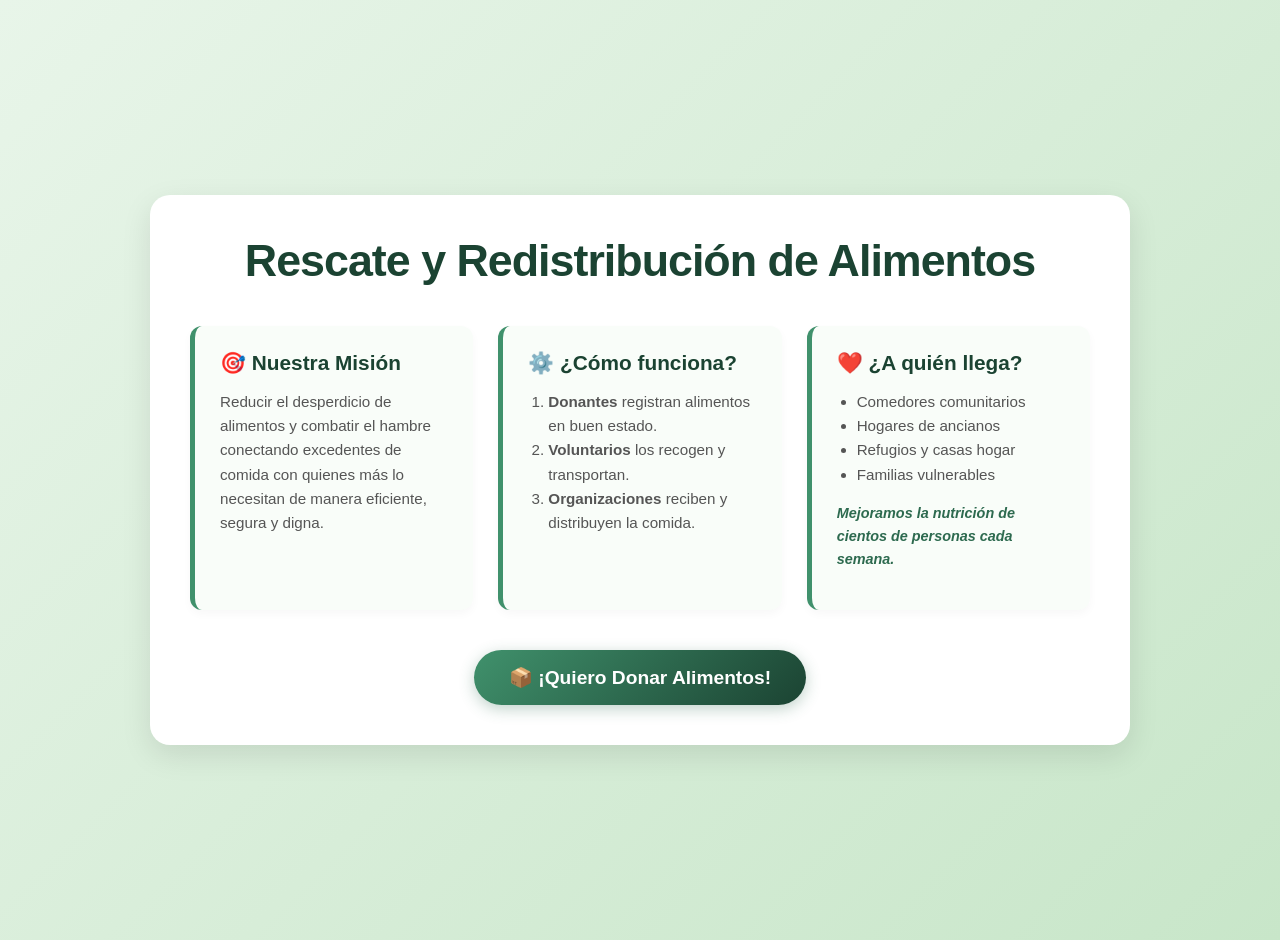
==== index.html @ 76a7a670 "base" ====
<!DOCTYPE html>
<html lang="es">
<head>
    <meta charset="UTF-8">
    <meta name="viewport" content="width=device-width, initial-scale=1.0">
    <title>EcoMida - Inicio</title>
    <link rel="stylesheet" href="style.css">
</head>
<body>
    <div class="contenedor">
        <header class="cabecera animar-bajar">
            <h1>Rescate y Redistribución de Alimentos</h1>
            <p class="subtitulo"></p>
        </header>

        <div class="tarjeta-grid">
            <section class="tarjeta animar-subir delay-1">
                <h2>🎯 Nuestra Misión</h2>
                <p>Reducir el desperdicio de alimentos y combatir el hambre conectando excedentes de comida con quienes más lo necesitan de manera eficiente, segura y digna.</p>
            </section>

            <section class="tarjeta animar-subir delay-2">
                <h2>⚙️ ¿Cómo funciona?</h2>
                <ol>
                    <li><strong>Donantes</strong> registran alimentos en buen estado.</li>
                    <li><strong>Voluntarios</strong> los recogen y transportan.</li>
                    <li><strong>Organizaciones</strong> reciben y distribuyen la comida.</li>
                </ol>
            </section>

            <section class="tarjeta animar-subir delay-3">
                <h2>❤️ ¿A quién llega?</h2>
                <ul>
                    <li>Comedores comunitarios</li>
                    <li>Hogares de ancianos</li>
                    <li>Refugios y casas hogar</li>
                    <li>Familias vulnerables</li>
                </ul>
                <p class="impacto">Mejoramos la nutrición de cientos de personas cada semana.</p>
            </section>
        </div>

        <div class="accion animar-subir delay-4">
            <a href="formulario.html" class="boton-principal">📦 ¡Quiero Donar Alimentos!</a>
        </div>
    </div>
</body>
</html>
---- style.css ----
/* Variables de colores para mantener armonía */
:root {
    --verde-oscuro: #1b4332;
    --verde-principal: #2d6a4f;
    --verde-claro: #40916c;
    --fondo-gradiente: linear-gradient(135deg, #e8f5e9 0%, #c8e6c9 100%);
    --blanco: #ffffff;
    --texto: #333333;
}

/* Estilos Generales */
body {
    font-family: 'Poppins', sans-serif;
    background: var(--fondo-gradiente);
    color: var(--texto);
    margin: 0;
    padding: 20px;
    display: flex;
    justify-content: center;
    align-items: center;
    min-height: 100vh;
}

.contenedor {
    background-color: var(--blanco);
    padding: 40px;
    border-radius: 20px;
    box-shadow: 0 10px 30px rgba(0,0,0,0.1);
    max-width: 900px; /* Más ancho para que respiren las tarjetas */
    width: 100%;
}

/* Cabecera */
.cabecera {
    text-align: center;
    margin-bottom: 40px;
}

.cabecera h1 {
    color: var(--verde-oscuro);
    font-size: 2.8rem;
    margin: 0;
    font-weight: 700;
    letter-spacing: -1px;
}

.subtitulo {
    color: var(--verde-principal);
    font-size: 1.2rem;
    font-weight: 300;
    margin-top: 5px;
}

/* Cuadrícula de Tarjetas */
.tarjeta-grid {
    display: grid;
    /* Esto hace que en compu se vean 3 columnas y en celular 1 */
    grid-template-columns: repeat(auto-fit, minmax(250px, 1fr));
    gap: 25px;
    margin-bottom: 40px;
}

.tarjeta {
    background: #f9fdf9;
    border-left: 5px solid var(--verde-claro);
    padding: 25px;
    border-radius: 12px;
    box-shadow: 0 4px 10px rgba(0,0,0,0.03);
    transition: transform 0.3s ease, box-shadow 0.3s ease;
    text-align: left;
}

/* Efecto al pasar el mouse sobre la tarjeta */
.tarjeta:hover {
    transform: translateY(-8px);
    box-shadow: 0 10px 20px rgba(45, 106, 79, 0.1);
}

.tarjeta h2 {
    color: var(--verde-oscuro);
    font-size: 1.3rem;
    margin-top: 0;
    margin-bottom: 15px;
    font-weight: 600;
}

.tarjeta p, .tarjeta li {
    font-size: 0.95rem;
    line-height: 1.6;
    color: #555;
}

.tarjeta ul, .tarjeta ol {
    padding-left: 20px;
    margin: 0;
}

.impacto {
    font-style: italic;
    color: var(--verde-principal) !important;
    font-weight: 600;
    margin-top: 15px !important;
    font-size: 0.9rem !important;
}

/* Botón Principal */
.accion {
    text-align: center;
}

.boton-principal {
    display: inline-block;
    background: linear-gradient(135deg, var(--verde-claro) 0%, var(--verde-oscuro) 100%);
    color: white;
    padding: 16px 35px;
    font-size: 1.2rem;
    font-weight: 600;
    text-decoration: none;
    border-radius: 50px;
    box-shadow: 0 4px 15px rgba(45, 106, 79, 0.3);
    transition: all 0.3s ease;
}

.boton-principal:hover {
    transform: scale(1.05) translateY(-2px);
    box-shadow: 0 8px 25px rgba(45, 106, 79, 0.5);
}

/* --- ANIMACIONES FLUIDAS --- */
.animar-bajar { animation: bajar 0.8s cubic-bezier(0.25, 1, 0.5, 1) forwards; opacity: 0; }
.animar-subir { animation: subir 0.8s cubic-bezier(0.25, 1, 0.5, 1) forwards; opacity: 0; }

/* Retrasos para el efecto en cascada */
.delay-1 { animation-delay: 0.1s; }
.delay-2 { animation-delay: 0.3s; }
.delay-3 { animation-delay: 0.5s; }
.delay-4 { animation-delay: 0.7s; }

@keyframes bajar {
    0% { opacity: 0; transform: translateY(-30px); }
    100% { opacity: 1; transform: translateY(0); }
}

@keyframes subir {
    0% { opacity: 0; transform: translateY(40px); }
    100% { opacity: 1; transform: translateY(0); }
}

/* Responsivo para celulares */
@media (max-width: 600px) {
    .contenedor { padding: 25px 15px; }
    .cabecera h1 { font-size: 2.2rem; }
    .boton-principal { width: 100%; box-sizing: border-box; }
}
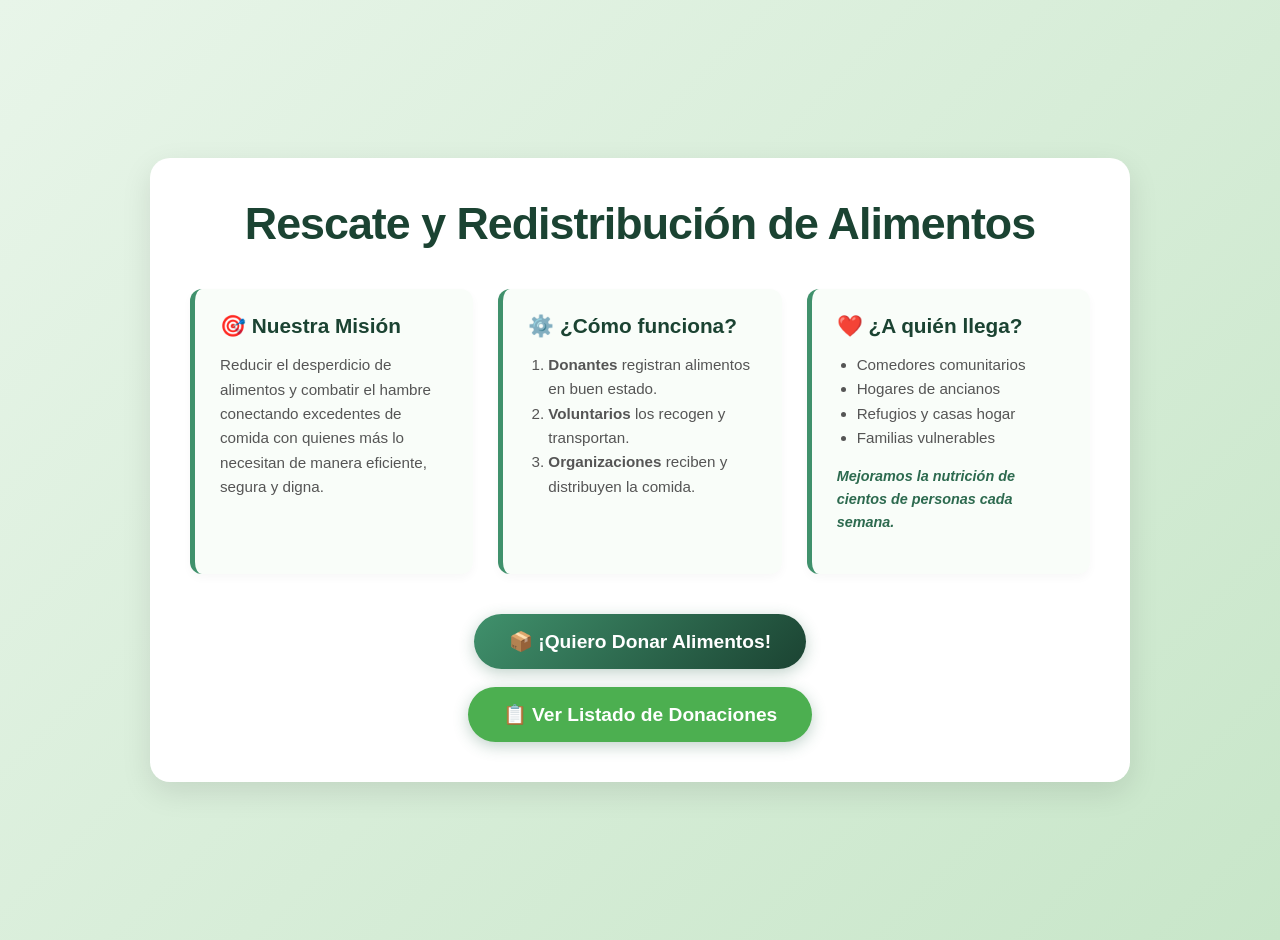
==== commit 153ef3aa: "listados hechos, guarda info" ====
--- a/index.html
+++ b/index.html
@@ -42,6 +42,8 @@
 
         <div class="accion animar-subir delay-4">
             <a href="formulario.html" class="boton-principal">📦 ¡Quiero Donar Alimentos!</a>
+            <br><br>
+            <a href="listados.html" class="boton-principal" style="background:#4caf50;">📋 Ver Listado de Donaciones</a>
         </div>
     </div>
 </body>
